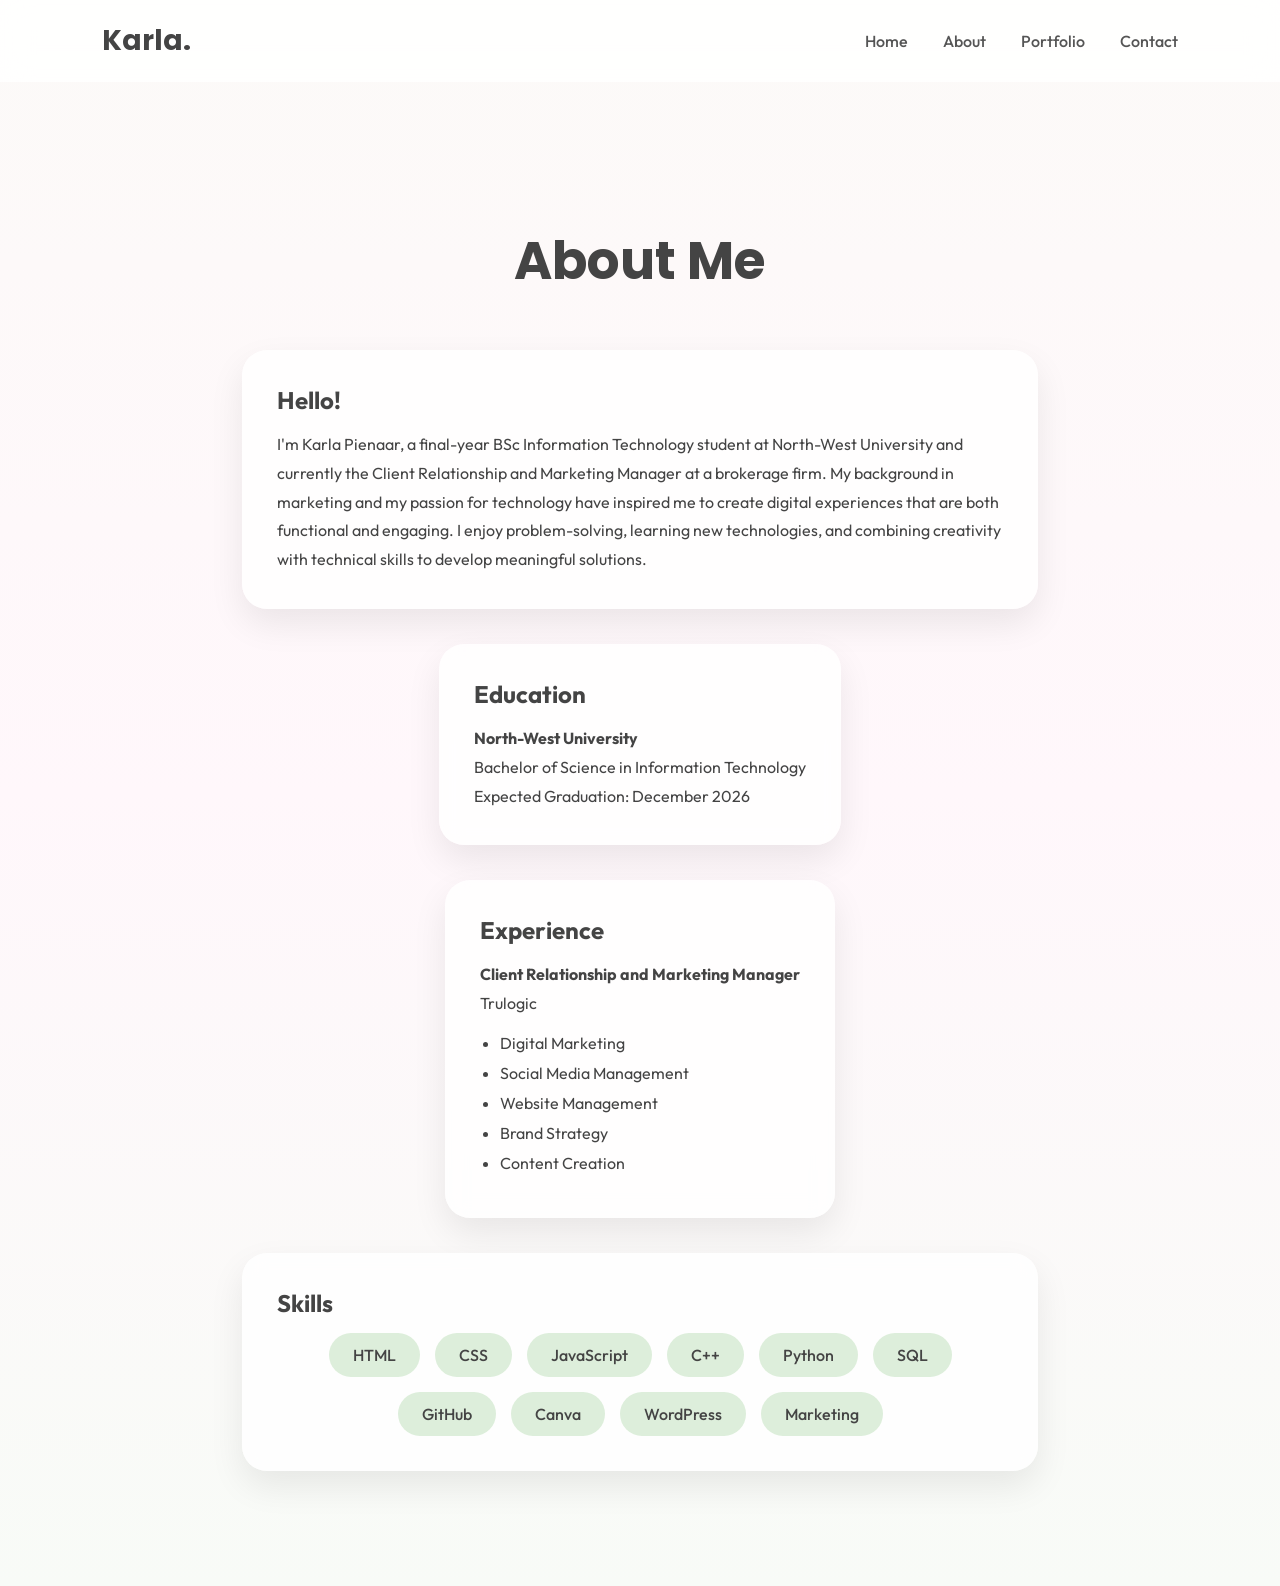
==== aboutpage.html @ e6f2c43e "Add files via upload Add portfolio website files" ====
<!DOCTYPE html>
<html lang="en">

<head>

    <meta charset="UTF-8">
    <meta name="viewport" content="width=device-width, initial-scale=1.0">

    <title>About | Karla Pienaar</title>

    <link rel="stylesheet" href="style.css">

    <link rel="preconnect" href="https://fonts.googleapis.com">
    <link rel="preconnect" href="https://fonts.gstatic.com" crossorigin>

    <link href="https://fonts.googleapis.com/css2?family=Outfit:wght@300;400;500;600;700&family=Poppins:wght@500;600;700&display=swap" rel="stylesheet">

</head>

<body>

<nav>

<div class="logo">
Karla.
</div>

<ul>

<li><a href="index.html">Home</a></li>
<li><a href="aboutpage.html">About</a></li>
<li><a href="portfoliopage.html">Portfolio</a></li>
<li><a href="contactpage.html">Contact</a></li>

</ul>

</nav>

<section class="page">

<h1>About Me</h1>

<div class="card">

<h3>Hello!</h3>

<p>

I'm Karla Pienaar, a final-year BSc Information Technology student at North-West University and currently the Client Relationship and Marketing Manager at a brokerage firm.

My background in marketing and my passion for technology have inspired me to create digital experiences that are both functional and engaging. I enjoy problem-solving, learning new technologies, and combining creativity with technical skills to develop meaningful solutions.

</p>

</div>

<div class="card">

<h3>Education</h3>

<p>

<b>North-West University</b><br>

Bachelor of Science in Information Technology<br>

Expected Graduation: December 2026

</p>

</div>

<div class="card">

<h3>Experience</h3>

<p>

<b>Client Relationship and Marketing Manager</b><br>

Trulogic

</p>

<ul>

<li>Digital Marketing</li>

<li>Social Media Management</li>

<li>Website Management</li>

<li>Brand Strategy</li>

<li>Content Creation</li>

</ul>

</div>

<div class="card">

<h3>Skills</h3>

<div class="skills-container">

<span>HTML</span>

<span>CSS</span>

<span>JavaScript</span>

<span>C++</span>

<span>Python</span>

<span>SQL</span>

<span>GitHub</span>

<span>Canva</span>

<span>WordPress</span>

<span>Marketing</span>

</div>

</div>

</section>

<script src="script.js"></script>

</body>

</html>
---- style.css ----
/* reset*/

*{
    margin:0;
    padding:0;
    box-sizing:border-box;
}

html{
    scroll-behavior:smooth;
}

body{

   font-family:'Outfit',sans-serif;
    background:linear-gradient(180deg,#FCFAF8,#FFF7FB,#F8FBF7);
    color:#444; 
}

/* navigation on the site */

nav{

    position:sticky;
    top:0;

    display:flex;
    justify-content:space-between;
    align-items:center;

    padding:20px 8%;

    background:rgba(255,255,255,.85);
    backdrop-filter:blur(15px);

    z-index:1000;

}

.logo{

    font-size:28px;

    font-weight:700;

    font-family:'Poppins',sans-serif;

}

nav ul{

    display:flex;

    gap:35px;

    list-style:none;

}

nav a{

    text-decoration:none;

    color:#555;

    font-weight:500;

    transition:.3s;

}

nav a:hover{

    color:#D88BA8;

}

/* hero banner */

.hero{

    min-height:100vh;

    display:flex;

    justify-content:space-between;

    align-items:center;

    padding:0 8%;

}

.hero-text{

    width:55%;

}

.hello{

    color:#999;

    font-size:20px;

    margin-bottom:10px;

}

.hero h1{

    font-size:72px;

    color:#2F2F32;

    font-family:'Poppins',sans-serif;

    margin-bottom:10px;

}

.hero h2{

    font-size:28px;

    color:#777;

    margin-bottom:25px;

}

.hero p{

    font-size:20px;

    line-height:1.8;

    max-width:620px;

}

/* buttons used */

.buttons{

    margin-top:40px;

    display:flex;

    gap:20px;

}

.buttons a{

    text-decoration:none;

    padding:15px 28px;

    border-radius:40px;

    background:#F6D8E5;

    color:#444;

    font-weight:600;

    transition:.3s;

    box-shadow:0 10px 25px rgba(0,0,0,.08);

}

.buttons a:hover{

    transform:translateY(-5px);

    background:#EFC5D8;

    box-shadow:0 15px 30px rgba(0,0,0,.12);

}

/* images */

.hero-image{

    width:40%;

    display:flex;

    justify-content:center;

}

.hero-image img{

    width:360px;

    height:360px;

    border-radius:50%;

    object-fit:cover;

    border:10px solid white;

    box-shadow:0 20px 40px rgba(0,0,0,.12);

}/* general */

section{

    min-height:100vh;
    padding:120px 8%;
    display:flex;
    flex-direction:column;
    justify-content:center;

}

section h2{

    text-align:center;

    font-size:42px;

    margin-bottom:60px;

    font-family:'Poppins',sans-serif;

}

/* cards */

.card{

    background:rgba(255,255,255,.8);

    backdrop-filter:blur(10px);

    padding:35px;

    border-radius:25px;

    box-shadow:0 15px 35px rgba(0,0,0,.08);

    max-width:900px;

    margin:auto;


}

/* my skills */

.skills-container{

    display:flex;

    justify-content:center;

    flex-wrap:wrap;

    gap:15px;

}

.skills-container span{

    background:#DDEEDB;

    padding:12px 24px;

    border-radius:40px;

    font-weight:500;

}

/*projects */

.project-grid{

    display:grid;

    grid-template-columns:repeat(auto-fit,minmax(250px,1fr));

    gap:25px;

}

.project-card{

    background:white;

    padding:30px;

    border-radius:20px;

    box-shadow:0 8px 20px rgba(0,0,0,.08);

    transition:.3s;

}

.project-card:hover{

    transform:translateY(-8px);

}
/* page layout, about */

.page{

    max-width:1000px;
    margin:auto;
    padding:140px 8% 80px;

}

.page h1{

    text-align:center;
    font-size:52px;
    margin-bottom:50px;
    font-family:'Poppins',sans-serif;

}

.page .card{

    margin-bottom:35px;

}

.page h3{

    margin-bottom:15px;
    font-size:24px;

}

.page p{

    line-height:1.8;

}

.page ul{

    margin-top:15px;
    margin-left:20px;

}

.page li{

    margin-bottom:10px;

}
/* portfolio page */

.page-intro{

    text-align:center;
    margin-bottom:50px;
    color:#666;

}

.portfolio-grid{

    display:grid;
    grid-template-columns:repeat(auto-fit,minmax(250px,1fr));
    gap:30px;

}

.portfolio-card{

    background:white;
    border-radius:20px;
    padding:40px;
    text-align:center;
    text-decoration:none;
    color:#444;

    box-shadow:0 10px 30px rgba(0,0,0,.08);

    transition:.3s;

}

.portfolio-card:hover{

    transform:translateY(-8px);

}

.portfolio-card h2{

    font-size:50px;
    margin-bottom:20px;

}

.portfolio-card h3{

    margin-bottom:15px;

}
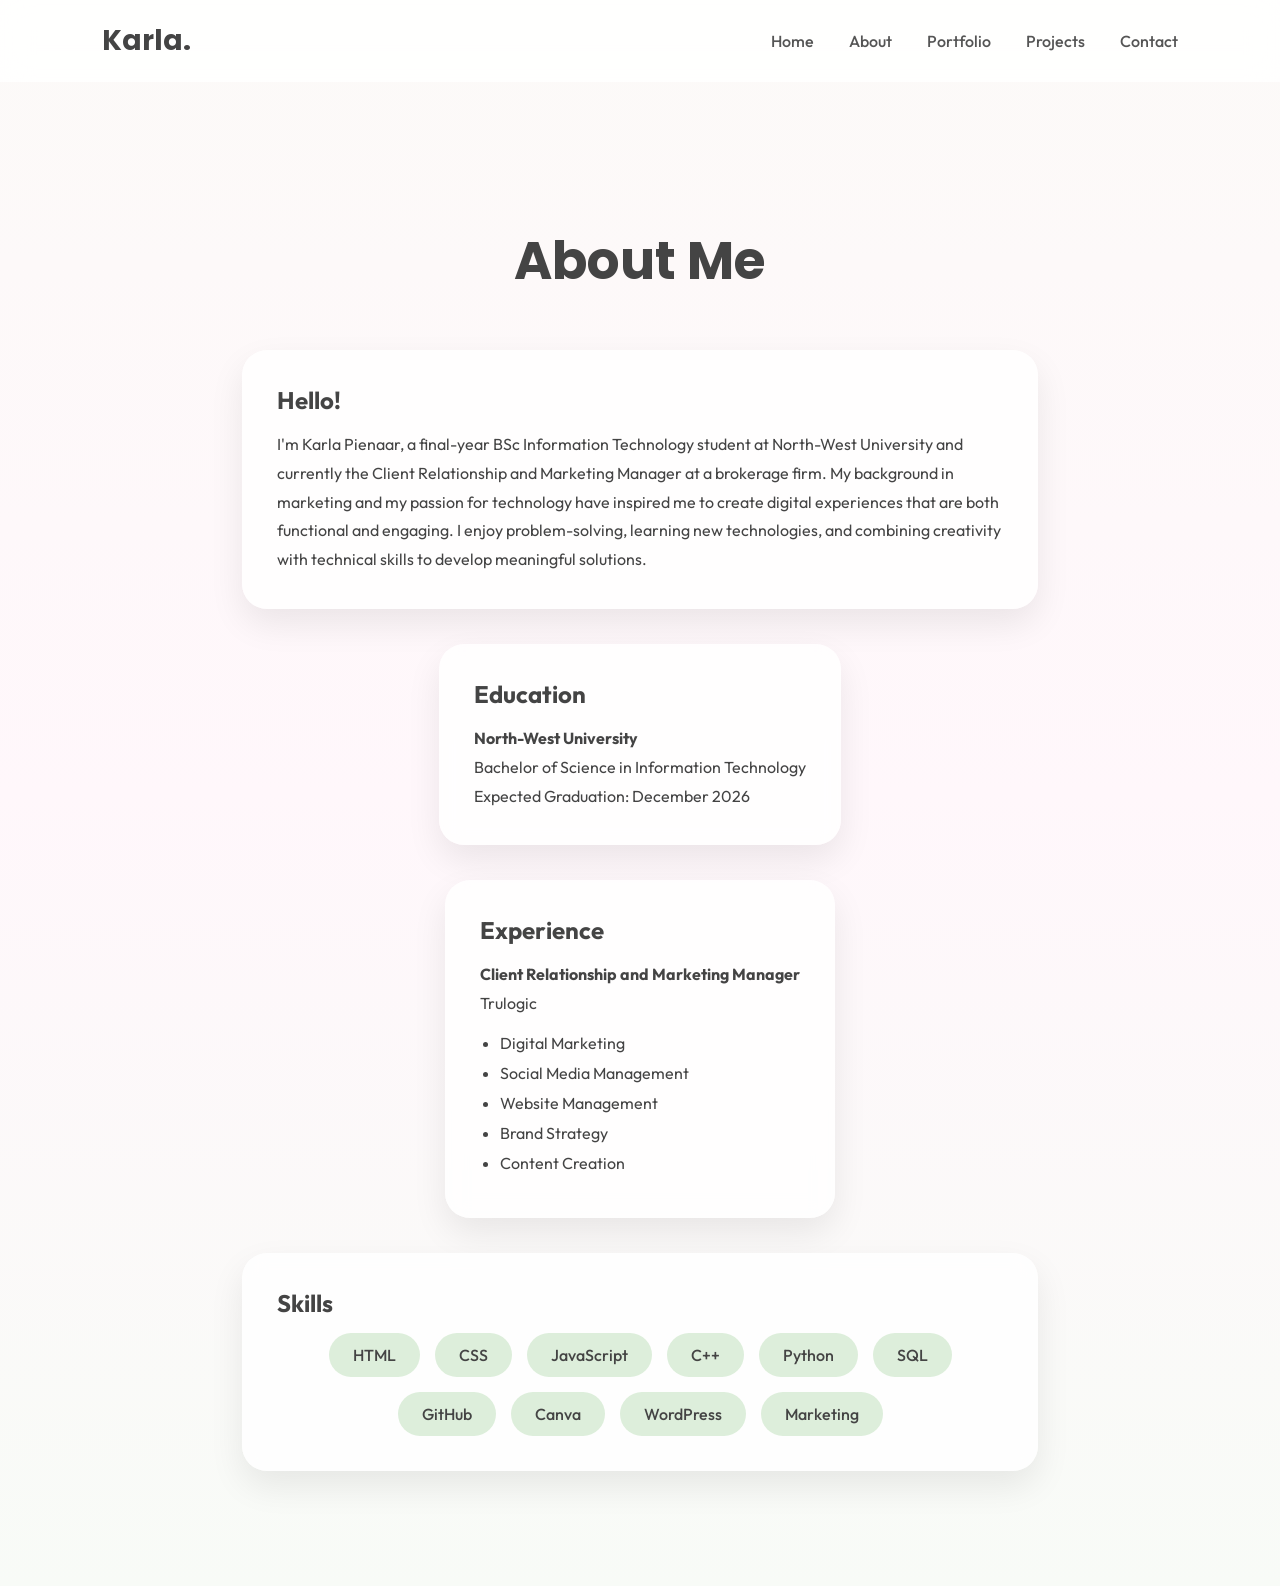
==== commit 19f3cba0: "Update aboutpage.html" ====
--- a/aboutpage.html
+++ b/aboutpage.html
@@ -30,6 +30,7 @@
 <li><a href="index.html">Home</a></li>
 <li><a href="aboutpage.html">About</a></li>
 <li><a href="portfoliopage.html">Portfolio</a></li>
+<li><a href="projectspage.html">Projects</a></li>
 <li><a href="contactpage.html">Contact</a></li>
 
 </ul>
@@ -134,4 +135,4 @@
 
 </body>
 
-</html>+</html>
--- a/style.css
+++ b/style.css
@@ -409,4 +409,9 @@
 
     margin-bottom:15px;
 
-}+}
+
+<footer>
+    <p>© 2026 Karla Pienaar • Designed & Developed by Karla Pienaar</p>
+</footer>
+
